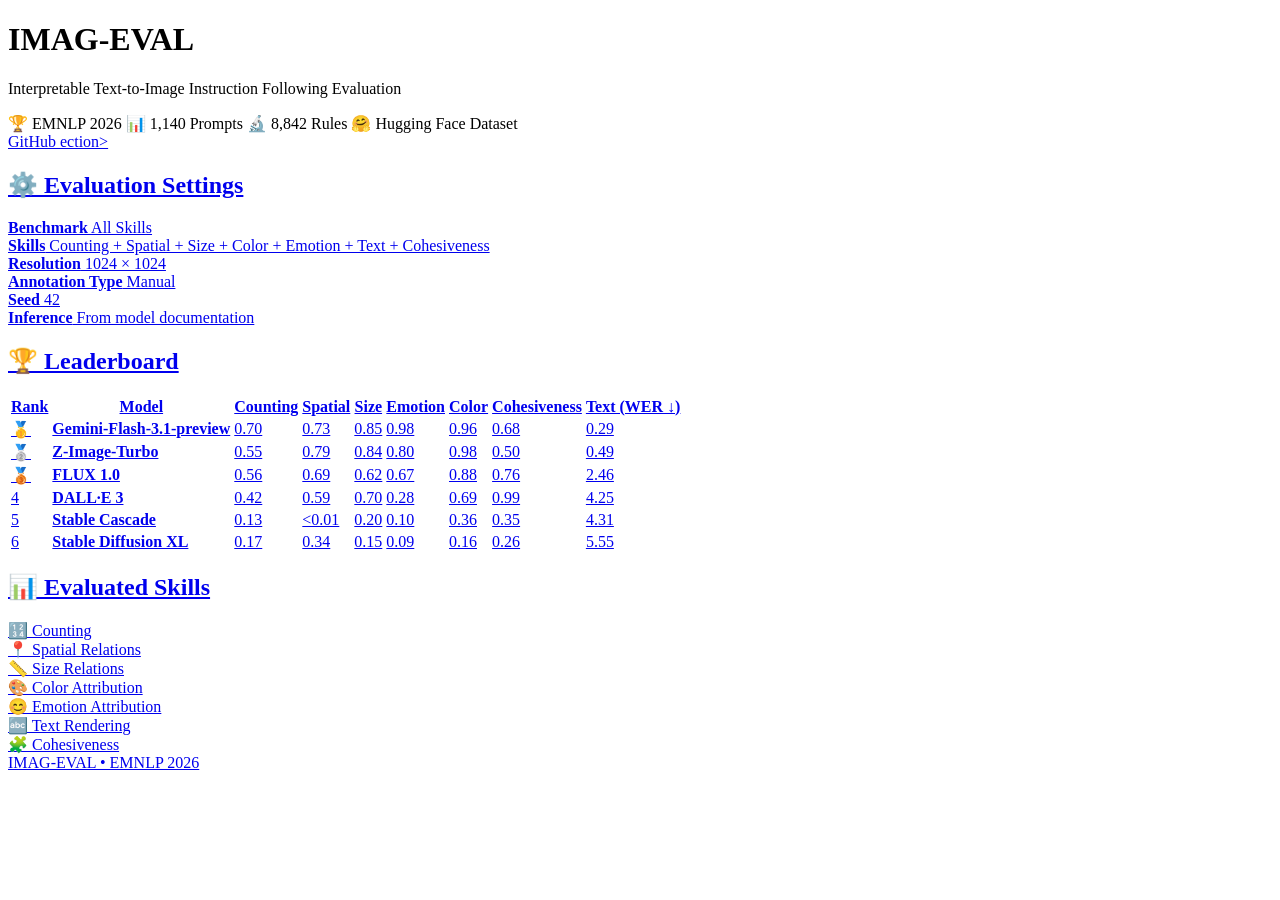
==== docs/index.html @ 92f1a71b "Adding JSON and CSS" ====
<!DOCTYPE html>
<html lang="en">

<head>
    <meta charset="UTF-8">
    <meta name="viewport" content="width=device-width, initial-scale=1.0">

    <title>IMAG-EVAL Leaderboard</title>

    <link rel="preconnect" href="https://fonts.googleapis.com">
    <link rel="preconnect" href="https://fonts.gstatic.com" crossorigin>
    <link href="https://fonts.googleapis.com/css2?family=Inter:wght@300;400;500;600;700;800&display=swap"
        rel="stylesheet">

    <link rel="stylesheet" href="style.cssn class="hero">

        <h1>IMAG-EVAL</h1>

        <p>
            Interpretable Text-to-Image Instruction Following Evaluation
        </p>

        <div class="hero-badges">
            <span class="badge">🏆 EMNLP 2026</span>
            <span class="badge">📊 1,140 Prompts</span>
            <span class="badge">🔬 8,842 Rules</span>
            <span class="badge">🤗 Hugging Face Dataset</span>
        </div>

        <div class="hero-buttons">

            <a class="btn btn-primary"
                href="https://github.com/Justsecret123/Imag-Eval">
                GitHub
            </a>

            <a class="btn btn-secondary"
                href="#leaderboard">
                ection>

    <div class="container">

        <div class="card">

            <h2>⚙️ Evaluation Settings</h2>

            <div class="settings">

                <div class="setting">
                    <strong>Benchmark</strong>
                    All Skills
                </div>

                <div class="setting">
                    <strong>Skills</strong>
                    Counting + Spatial + Size + Color + Emotion + Text + Cohesiveness
                </div>

                <div class="setting">
                    <strong>Resolution</strong>
                    1024 × 1024
                </div>

                <div class="setting">
                    <strong>Annotation Type</strong>
                    Manual
                </div>

                <div class="setting">
                    <strong>Seed</strong>
                    42
                </div>

                <div class="setting">
                    <strong>Inference</strong>
                    From model documentation
                </div>

            </div>

        </div>

        <div class="card" id="leaderboard">

            <h2>🏆 Leaderboard</h2>

            <div class="table-container">

                <table>

                    <thead>
                        <tr>
                            <th>Rank</th>
                            <th>Model</th>
                            <th>Counting</th>
                            <th>Spatial</th>
                            <th>Size</th>
                            <th>Emotion</th>
                            <th>Color</th>
                            <th>Cohesiveness</th>
                            <th>Text (WER ↓)</th>
                        </tr>
                    </thead>

                    <tbody id="leaderboard-body"></tbody>

                </table>

            </div>

        </div>

        <div class="card">

            <h2>📊 Evaluated Skills</h2>

            <div class="skills-grid">

                <div class="skill">🔢 Counting</div>
                <div class="skill">📍 Spatial Relations</div>
                <div class="skill">📏 Size Relations</div>
                <div class="skill">🎨 Color Attribution</div>
                <div class="skill">😊 Emotion Attribution</div>
                <div class="skill">🔤 Text Rendering</div>
                <div class="skill">🧩 Cohesiveness</div>

            </div>

        </div>

    </div>

    <footer>
        IMAG-EVAL • EMNLP 2026
    </footer>

    <script>

        fetch("leaderboard.json")
            .then(response => response.json())
            .then(data => {

                const body = document.getElementById("leaderboard-body");

                data.forEach((row, index) => {

                    const tr = document.createElement("tr");

                    if (index === 0) tr.classList.add("gold");
                    else if (index === 1) tr.classList.add("silver");
                    else if (index === 2) tr.classList.add("bronze");

                    tr.innerHTML = `
                        <td>${row.rank}</td>
                        <td><strong>${row.model}</strong></td>
                        <td>${row.counting}</td>
                        <td>${row.spatial}</td>
                        <td>${row.size}</td>
                        <td>${row.emotion}</td>
                        <td>${row.color}</td>
                        <td>${row.cohesiveness}</td>
                        <td>${row.wer}</td>
                    `;

                    body.appendChild(tr);

                });
            });

    </script>

</body>
</html>
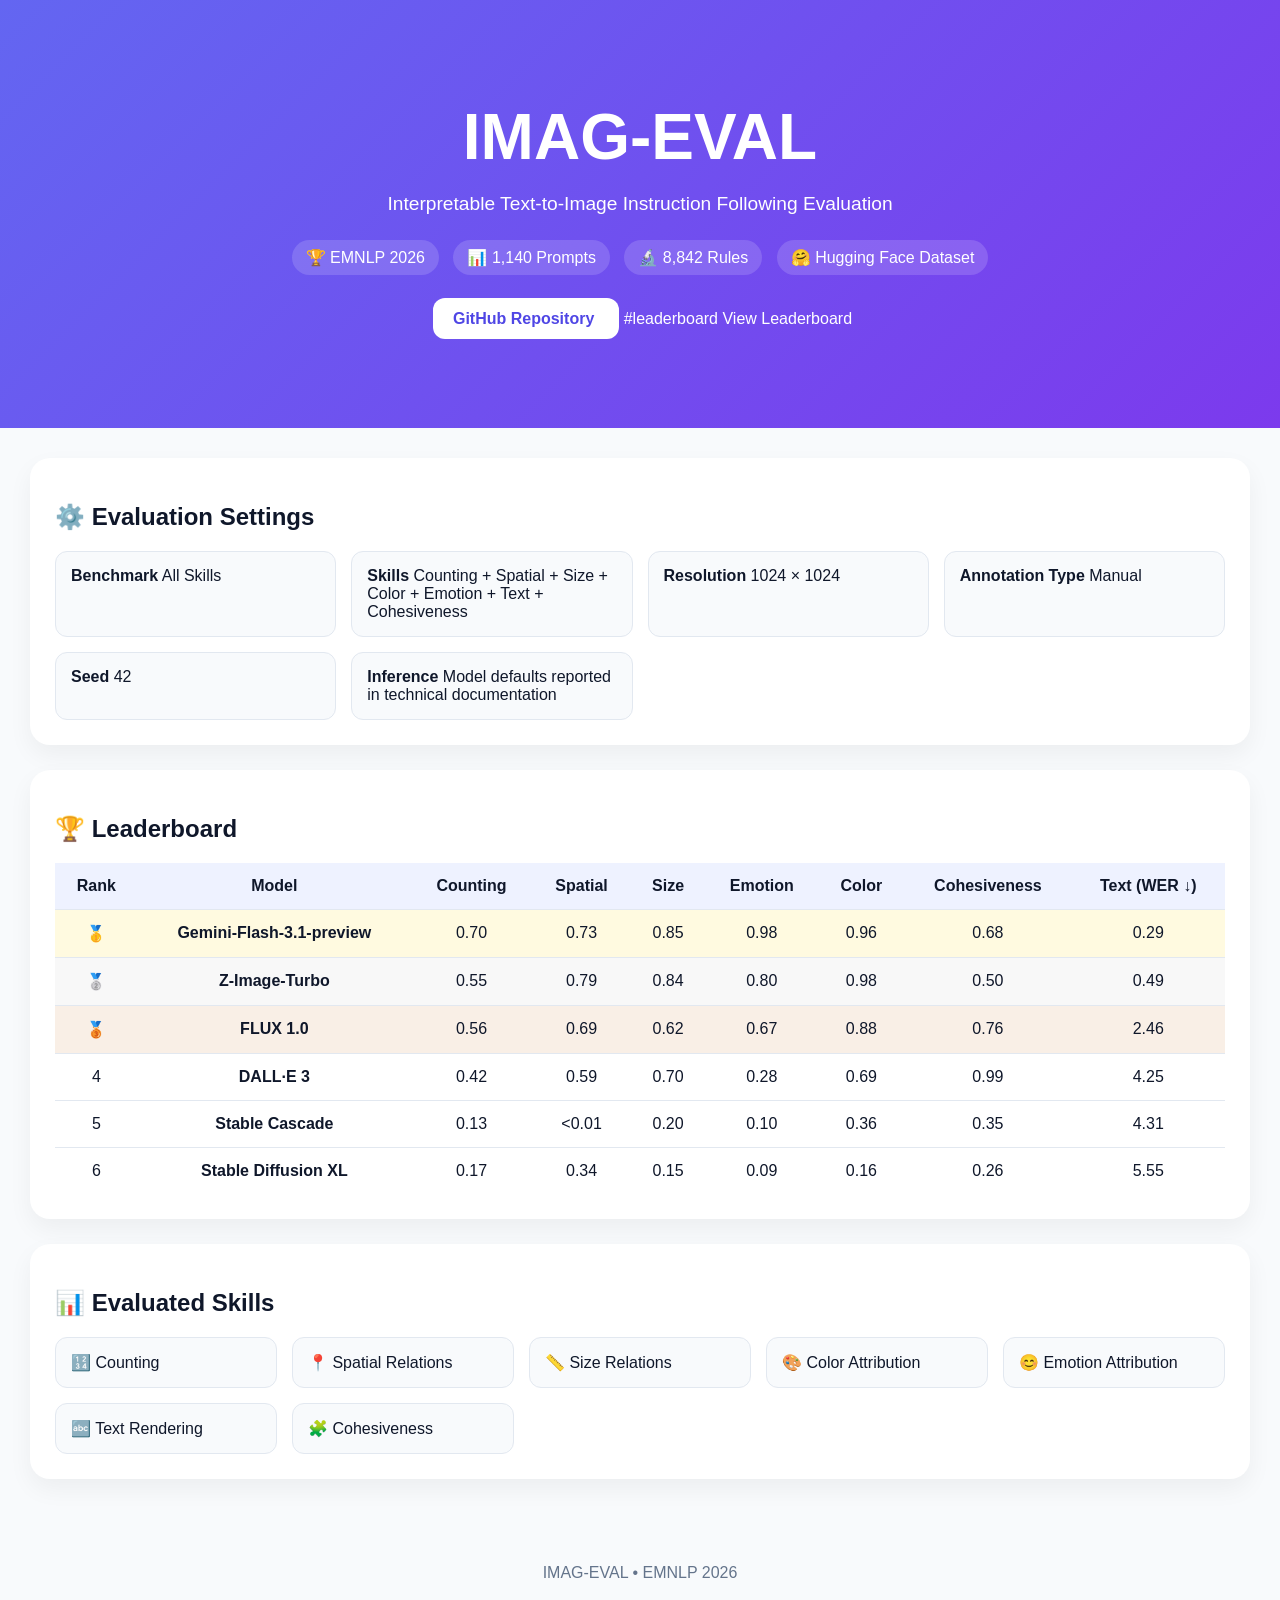
==== commit f506f8e3: "Refonting the index" ====
--- a/docs/index.html
+++ b/docs/index.html
@@ -9,165 +9,177 @@
 
     <link rel="preconnect" href="https://fonts.googleapis.com">
     <link rel="preconnect" href="https://fonts.gstatic.com" crossorigin>
+
     <link href="https://fonts.googleapis.com/css2?family=Inter:wght@300;400;500;600;700;800&display=swap"
-        rel="stylesheet">
+          rel="stylesheet">
 
-    <link rel="stylesheet" href="style.cssn class="hero">
+    <link rel="stylesheet" href="style.css">
+</head>
 
-        <h1>IMAG-EVAL</h1>
+<body>
 
-        <p>
-            Interpretable Text-to-Image Instruction Following Evaluation
-        </p>
+<section class="hero">
 
-        <div class="hero-badges">
-            <span class="badge">🏆 EMNLP 2026</span>
-            <span class="badge">📊 1,140 Prompts</span>
-            <span class="badge">🔬 8,842 Rules</span>
-            <span class="badge">🤗 Hugging Face Dataset</span>
-        </div>
+    <h1>IMAG-EVAL</h1>
 
-        <div class="hero-buttons">
+    <p>
+        Interpretable Text-to-Image Instruction Following Evaluation
+    </p>
 
-            <a class="btn btn-primary"
-                href="https://github.com/Justsecret123/Imag-Eval">
-                GitHub
-            </a>
+    <div class="hero-badges">
+        <span class="badge">🏆 EMNLP 2026</span>
+        <span class="badge">📊 1,140 Prompts</span>
+        <span class="badge">🔬 8,842 Rules</span>
+        <span class="badge">🤗 Hugging Face Dataset</span>
+    </div>
 
-            <a class="btn btn-secondary"
-                href="#leaderboard">
-                ection>
+    <div class="hero-buttons">
 
-    <div class="container">
+        <a class="btn btn-primary"
+           href="https://github.com/Justsecret123/Imag-Eval"
+           target="_blank">
+            GitHub Repository
+        </a>
 
-        <div class="card">
+        #leaderboard
+            View Leaderboard
+        </a>
 
-            <h2>⚙️ Evaluation Settings</h2>
+    </div>
 
-            <div class="settings">
+</section>
 
-                <div class="setting">
-                    <strong>Benchmark</strong>
-                    All Skills
-                </div>
+<div class="container">
 
-                <div class="setting">
-                    <strong>Skills</strong>
-                    Counting + Spatial + Size + Color + Emotion + Text + Cohesiveness
-                </div>
+    <div class="card">
 
-                <div class="setting">
-                    <strong>Resolution</strong>
-                    1024 × 1024
-                </div>
+        <h2>⚙️ Evaluation Settings</h2>
 
-                <div class="setting">
-                    <strong>Annotation Type</strong>
-                    Manual
-                </div>
+        <div class="settings">
 
-                <div class="setting">
-                    <strong>Seed</strong>
-                    42
-                </div>
-
-                <div class="setting">
-                    <strong>Inference</strong>
-                    From model documentation
-                </div>
-
+            <div class="setting">
+                <strong>Benchmark</strong>
+                All Skills
             </div>
 
-        </div>
-
-        <div class="card" id="leaderboard">
-
-            <h2>🏆 Leaderboard</h2>
-
-            <div class="table-container">
-
-                <table>
-
-                    <thead>
-                        <tr>
-                            <th>Rank</th>
-                            <th>Model</th>
-                            <th>Counting</th>
-                            <th>Spatial</th>
-                            <th>Size</th>
-                            <th>Emotion</th>
-                            <th>Color</th>
-                            <th>Cohesiveness</th>
-                            <th>Text (WER ↓)</th>
-                        </tr>
-                    </thead>
-
-                    <tbody id="leaderboard-body"></tbody>
-
-                </table>
-
+            <div class="setting">
+                <strong>Skills</strong>
+                Counting + Spatial + Size + Color + Emotion + Text + Cohesiveness
             </div>
 
-        </div>
+            <div class="setting">
+                <strong>Resolution</strong>
+                1024 × 1024
+            </div>
 
-        <div class="card">
+            <div class="setting">
+                <strong>Annotation Type</strong>
+                Manual
+            </div>
 
-            <h2>📊 Evaluated Skills</h2>
+            <div class="setting">
+                <strong>Seed</strong>
+                42
+            </div>
 
-            <div class="skills-grid">
-
-                <div class="skill">🔢 Counting</div>
-                <div class="skill">📍 Spatial Relations</div>
-                <div class="skill">📏 Size Relations</div>
-                <div class="skill">🎨 Color Attribution</div>
-                <div class="skill">😊 Emotion Attribution</div>
-                <div class="skill">🔤 Text Rendering</div>
-                <div class="skill">🧩 Cohesiveness</div>
-
+            <div class="setting">
+                <strong>Inference</strong>
+                Model defaults reported in technical documentation
             </div>
 
         </div>
 
     </div>
 
-    <footer>
-        IMAG-EVAL • EMNLP 2026
-    </footer>
+    <div class="card" id="leaderboard">
 
-    <script>
+        <h2>🏆 Leaderboard</h2>
 
-        fetch("leaderboard.json")
-            .then(response => response.json())
-            .then(data => {
+        <div class="table-container">
 
-                const body = document.getElementById("leaderboard-body");
+            <table>
 
-                data.forEach((row, index) => {
+                <thead>
+                    <tr>
+                        <th>Rank</th>
+                        <th>Model</th>
+                        <th>Counting</th>
+                        <th>Spatial</th>
+                        <th>Size</th>
+                        <th>Emotion</th>
+                        <th>Color</th>
+                        <th>Cohesiveness</th>
+                        <th>Text (WER ↓)</th>
+                    </tr>
+                </thead>
 
-                    const tr = document.createElement("tr");
+                <tbody id="leaderboard-body"></tbody>
 
-                    if (index === 0) tr.classList.add("gold");
-                    else if (index === 1) tr.classList.add("silver");
-                    else if (index === 2) tr.classList.add("bronze");
+            </table>
 
-                    tr.innerHTML = `
-                        <td>${row.rank}</td>
-                        <td><strong>${row.model}</strong></td>
-                        <td>${row.counting}</td>
-                        <td>${row.spatial}</td>
-                        <td>${row.size}</td>
-                        <td>${row.emotion}</td>
-                        <td>${row.color}</td>
-                        <td>${row.cohesiveness}</td>
-                        <td>${row.wer}</td>
-                    `;
+        </div>
 
-                    body.appendChild(tr);
+    </div>
 
-                });
-            });
+    <div class="card">
 
-    </script>
+        <h2>📊 Evaluated Skills</h2>
+
+        <div class="skills-grid">
+
+            <div class="skill">🔢 Counting</div>
+            <div class="skill">📍 Spatial Relations</div>
+            <div class="skill">📏 Size Relations</div>
+            <div class="skill">🎨 Color Attribution</div>
+            <div class="skill">😊 Emotion Attribution</div>
+            <div class="skill">🔤 Text Rendering</div>
+            <div class="skill">🧩 Cohesiveness</div>
+
+        </div>
+
+    </div>
+
+</div>
+
+<footer>
+    IMAG-EVAL • EMNLP 2026
+</footer>
+
+<script>
+
+fetch("leaderboard.json")
+    .then(response => response.json())
+    .then(data => {
+
+        const body = document.getElementById("leaderboard-body");
+
+        data.forEach((row, index) => {
+
+            const tr = document.createElement("tr");
+
+            if (index === 0) tr.classList.add("gold");
+            else if (index === 1) tr.classList.add("silver");
+            else if (index === 2) tr.classList.add("bronze");
+
+            tr.innerHTML = `
+                <td>${row.rank}</td>
+                <td><strong>${row.model}</strong></td>
+                <td>${row.counting}</td>
+                <td>${row.spatial}</td>
+                <td>${row.size}</td>
+                <td>${row.emotion}</td>
+                <td>${row.color}</td>
+                <td>${row.cohesiveness}</td>
+                <td>${row.wer}</td>
+            `;
+
+            body.appendChild(tr);
+
+        });
+
+    });
+
+</script>
 
 </body>
 </html>
--- a/docs/style.css
+++ b/docs/style.css
@@ -0,0 +1,141 @@
+body{
+    font-family:'Inter',sans-serif;
+    background:#f8fafc;
+    margin:0;
+    color:#0f172a;
+}
+
+.hero{
+    text-align:center;
+    padding:100px 20px;
+
+    background:
+            linear-gradient(
+            135deg,
+            #6366f1,
+            #7c3aed);
+
+    color:white;
+}
+
+.hero h1{
+    font-size:4rem;
+    margin:0;
+}
+
+.hero p{
+    font-size:1.2rem;
+}
+
+.hero-badges{
+    margin-top:20px;
+}
+
+.badge{
+    display:inline-block;
+    padding:8px 14px;
+    margin:5px;
+    border-radius:999px;
+    background:rgba(255,255,255,.15);
+}
+
+.hero-buttons{
+    margin-top:30px;
+}
+
+.btn{
+    text-decoration:none;
+    padding:12px 20px;
+    border-radius:12px;
+    margin:5px;
+    font-weight:600;
+}
+
+.btn-primary{
+    background:white;
+    color:#4f46e5;
+}
+
+.btn-secondary{
+    background:rgba(255,255,255,.15);
+    color:white;
+}
+
+.container{
+    max-width:1400px;
+    margin:auto;
+    padding:30px;
+}
+
+.card{
+    background:white;
+    padding:25px;
+    margin-bottom:25px;
+    border-radius:20px;
+    box-shadow:
+        0 10px 25px rgba(0,0,0,.05);
+}
+
+.settings{
+    display:grid;
+    grid-template-columns:repeat(auto-fit,minmax(250px,1fr));
+    gap:15px;
+}
+
+.setting{
+    background:#f8fafc;
+    padding:15px;
+    border-radius:12px;
+    border:1px solid #e2e8f0;
+}
+
+.table-container{
+    overflow:auto;
+}
+
+table{
+    width:100%;
+    border-collapse:collapse;
+}
+
+th{
+    background:#eef2ff;
+    padding:14px;
+}
+
+td{
+    text-align:center;
+    padding:14px;
+    border-top:1px solid #e2e8f0;
+}
+
+.gold{
+    background:rgba(255,215,0,.12);
+}
+
+.silver{
+    background:rgba(192,192,192,.12);
+}
+
+.bronze{
+    background:rgba(205,127,50,.12);
+}
+
+.skills-grid{
+    display:grid;
+    grid-template-columns:repeat(auto-fit,minmax(220px,1fr));
+    gap:15px;
+}
+
+.skill{
+    background:#f8fafc;
+    border:1px solid #e2e8f0;
+    padding:15px;
+    border-radius:12px;
+}
+
+footer{
+    text-align:center;
+    padding:30px;
+    color:#64748b;
+}
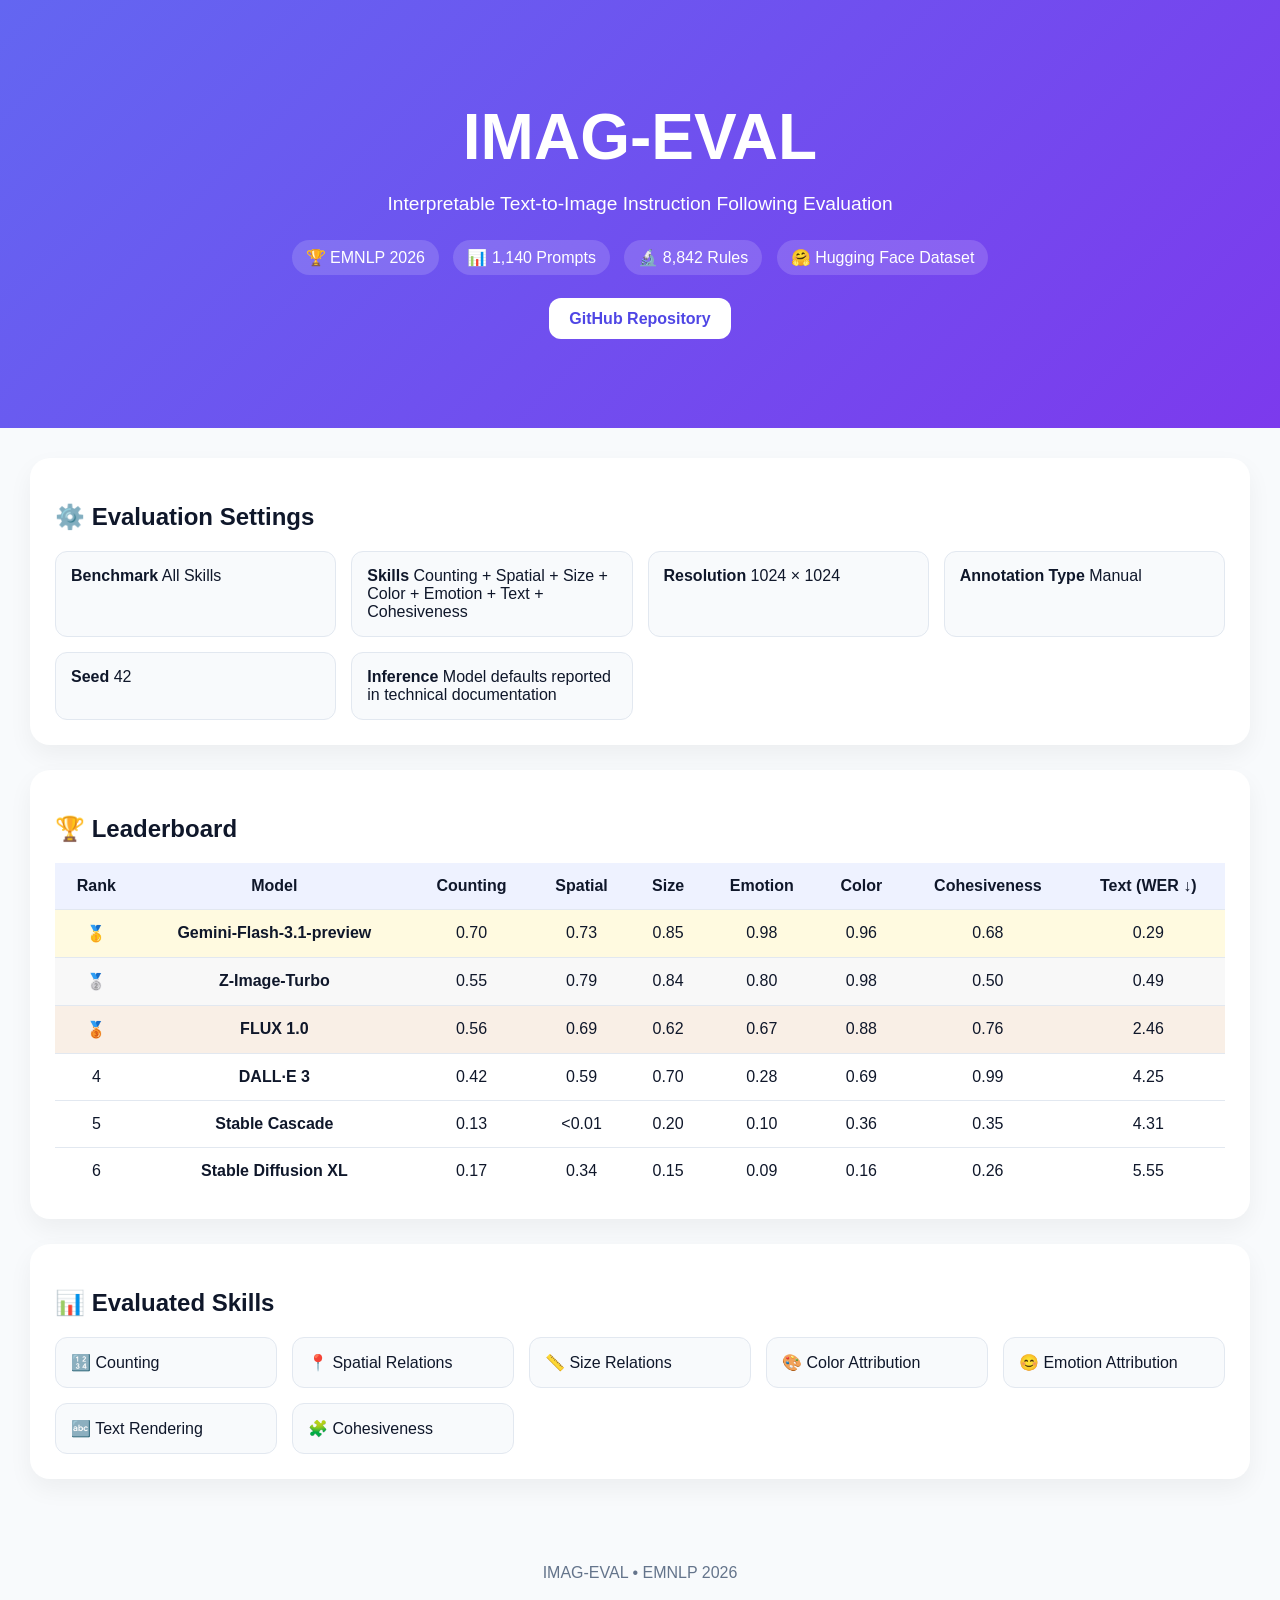
==== commit b1ffca3c: "Refonting the index" ====
--- a/docs/index.html
+++ b/docs/index.html
@@ -40,11 +40,6 @@
            target="_blank">
             GitHub Repository
         </a>
-
-        #leaderboard
-            View Leaderboard
-        </a>
-
     </div>
 
 </section>
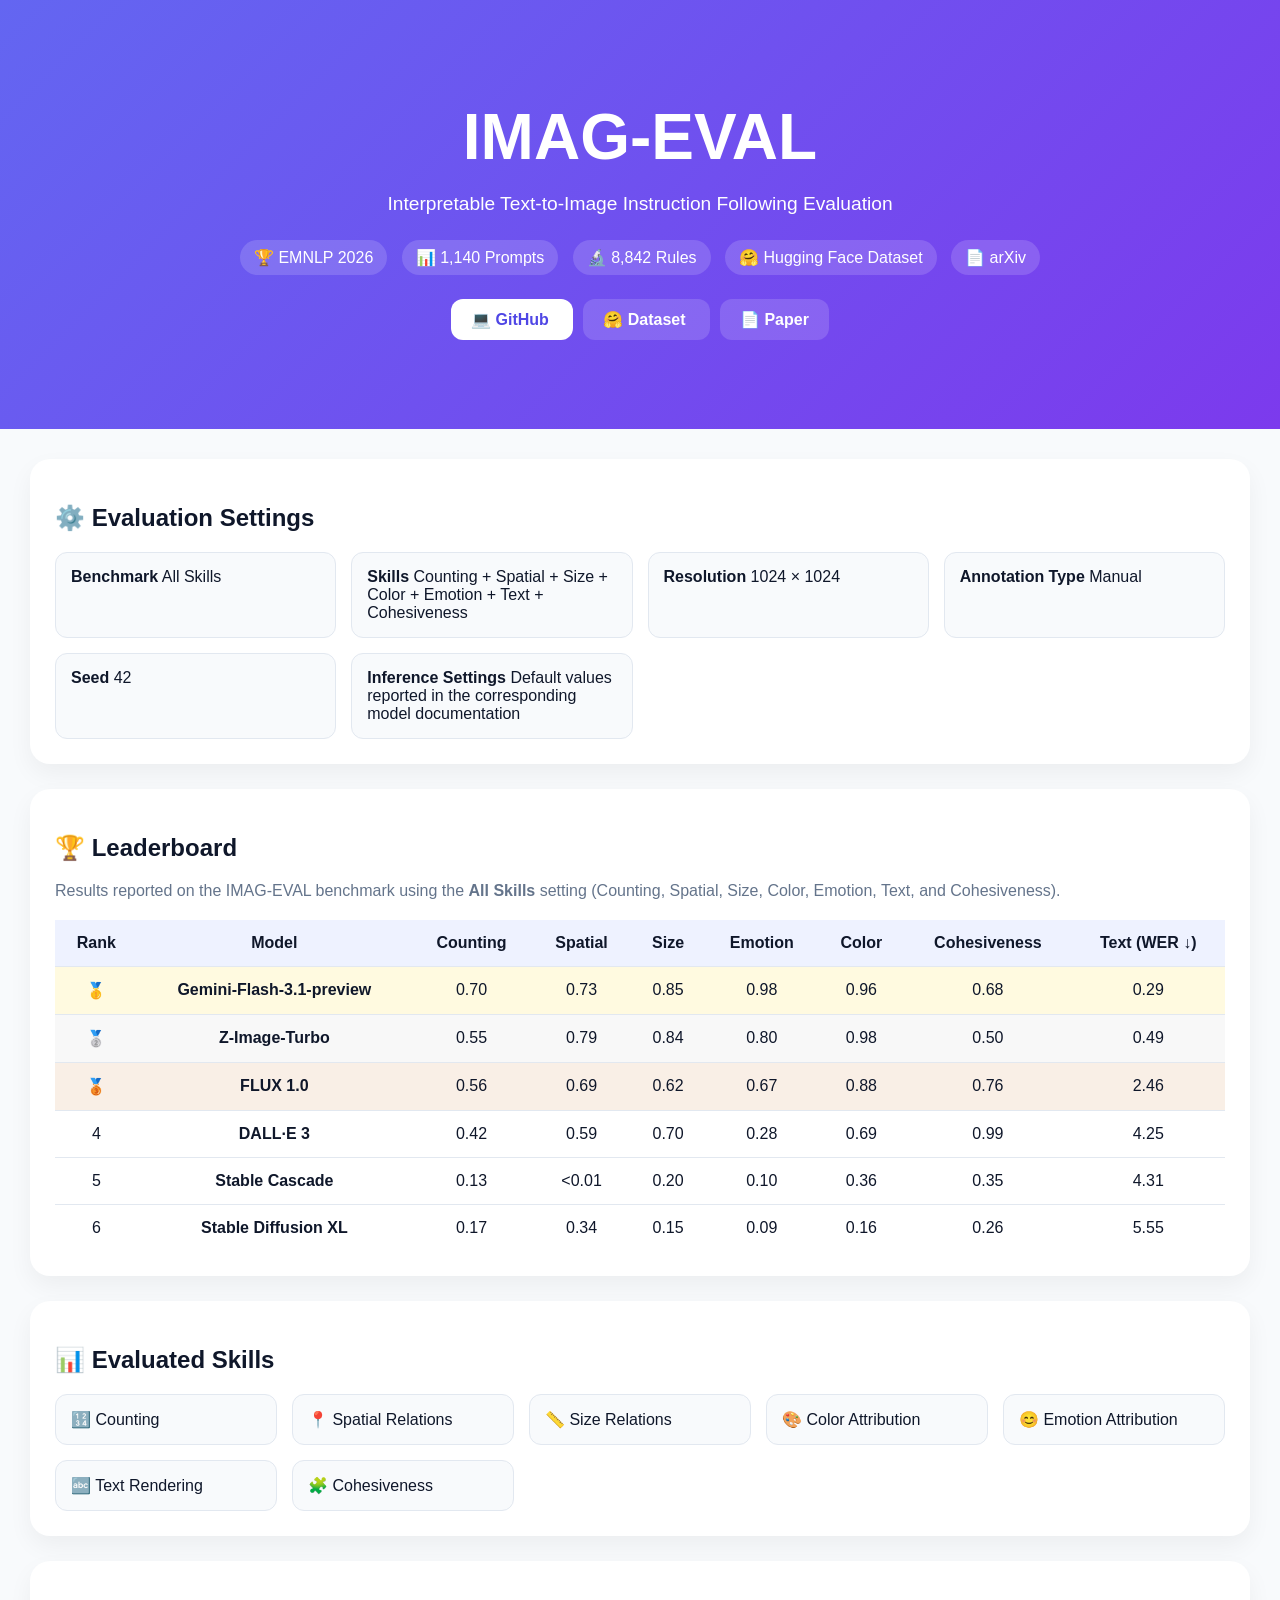
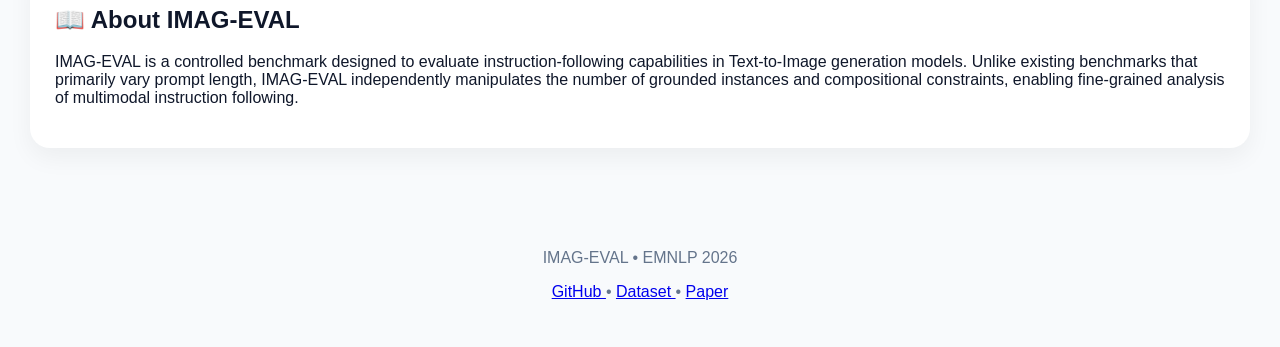
==== commit 55e642e5: "Adding links" ====
--- a/docs/index.html
+++ b/docs/index.html
@@ -31,6 +31,7 @@
         <span class="badge">📊 1,140 Prompts</span>
         <span class="badge">🔬 8,842 Rules</span>
         <span class="badge">🤗 Hugging Face Dataset</span>
+        <span class="badge">📄 arXiv</span>
     </div>
 
     <div class="hero-buttons">
@@ -38,13 +39,28 @@
         <a class="btn btn-primary"
            href="https://github.com/Justsecret123/Imag-Eval"
            target="_blank">
-            GitHub Repository
-        </a>
+            💻 GitHub
+        </a>
+
+        <a class="btn btn-secondary"
+           href="https://huggingface.co/datasets/JustSecret/Imag-Eval"
+           target="_blank">
+            🤗 Dataset
+        </a>
+
+        <a class="btn btn-secondary"
+           href="https://arxiv.org/pdf/2608.29210"
+           target="_blank">
+            📄 Paper
+        </a>
+
     </div>
 
 </section>
 
 <div class="container">
+
+    <!-- Evaluation Settings -->
 
     <div class="card">
 
@@ -78,17 +94,25 @@
             </div>
 
             <div class="setting">
-                <strong>Inference</strong>
-                Model defaults reported in technical documentation
+                <strong>Inference Settings</strong>
+                Default values reported in the corresponding model documentation
             </div>
 
         </div>
 
     </div>
 
+    <!-- Leaderboard -->
+
     <div class="card" id="leaderboard">
 
         <h2>🏆 Leaderboard</h2>
+
+        <p style="margin-bottom:20px;color:#64748b;">
+            Results reported on the IMAG-EVAL benchmark using the
+            <strong>All Skills</strong> setting
+            (Counting, Spatial, Size, Color, Emotion, Text, and Cohesiveness).
+        </p>
 
         <div class="table-container">
 
@@ -116,6 +140,8 @@
 
     </div>
 
+    <!-- Skills -->
+
     <div class="card">
 
         <h2>📊 Evaluated Skills</h2>
@@ -134,10 +160,50 @@
 
     </div>
 
+    <!-- Benchmark Description -->
+
+    <div class="card">
+
+        <h2>📖 About IMAG-EVAL</h2>
+
+        <p>
+            IMAG-EVAL is a controlled benchmark designed to evaluate instruction-following
+            capabilities in Text-to-Image generation models. Unlike existing benchmarks that
+            primarily vary prompt length, IMAG-EVAL independently manipulates the number of
+            grounded instances and compositional constraints, enabling fine-grained analysis
+            of multimodal instruction following.
+        </p>
+
+    </div>
+
 </div>
 
 <footer>
-    IMAG-EVAL • EMNLP 2026
+
+    <p>
+        IMAG-EVAL • EMNLP 2026
+    </p>
+
+    <p style="margin-top:10px;">
+
+        <a href="https://github.com/Justsecret123/Imag-Eval" target="_blank">
+            GitHub
+        </a>
+
+        •
+
+        <a href="https://huggingface.co/datasets/JustSecret/Imag-Eval" target="_blank">
+            Dataset
+        </a>
+
+        •
+
+        <a href="https://arxiv.org/pdf/2608.29210" target="_blank">
+            Paper
+        </a>
+
+    </p>
+
 </footer>
 
 <script>
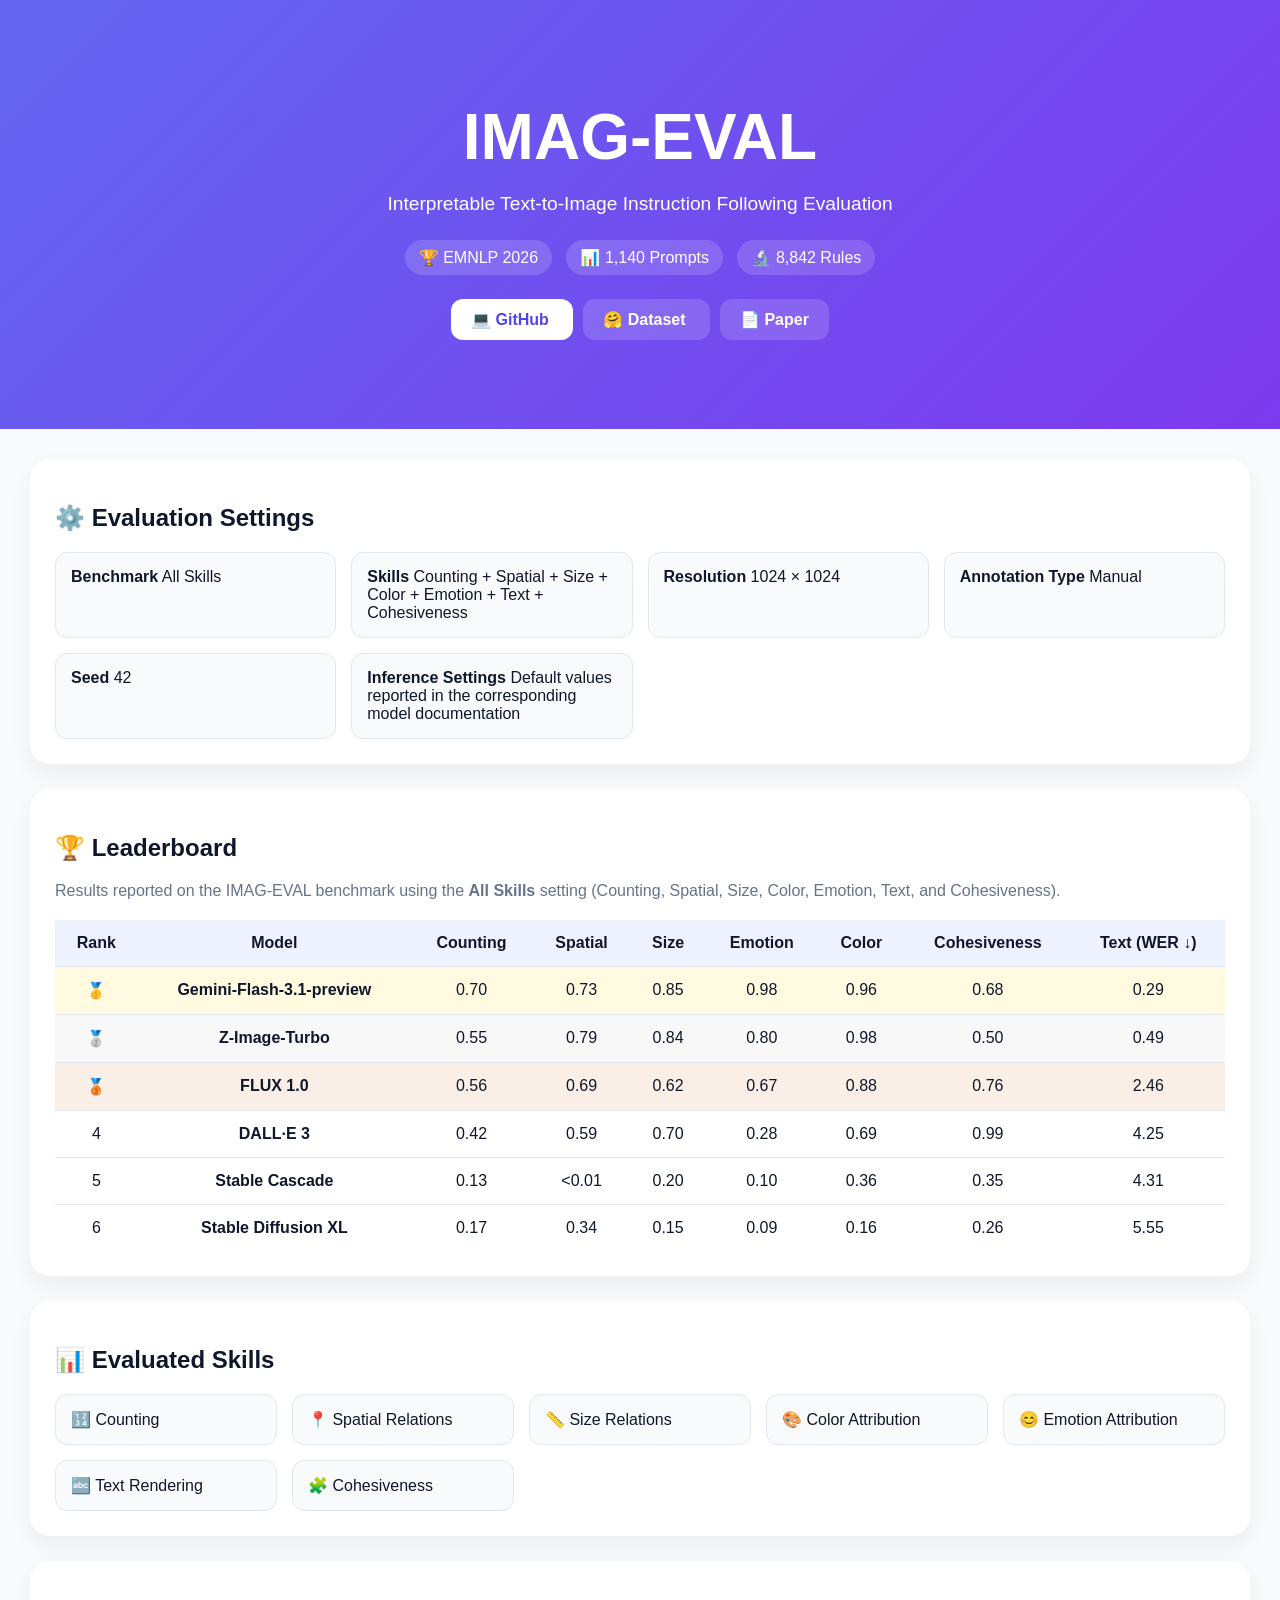
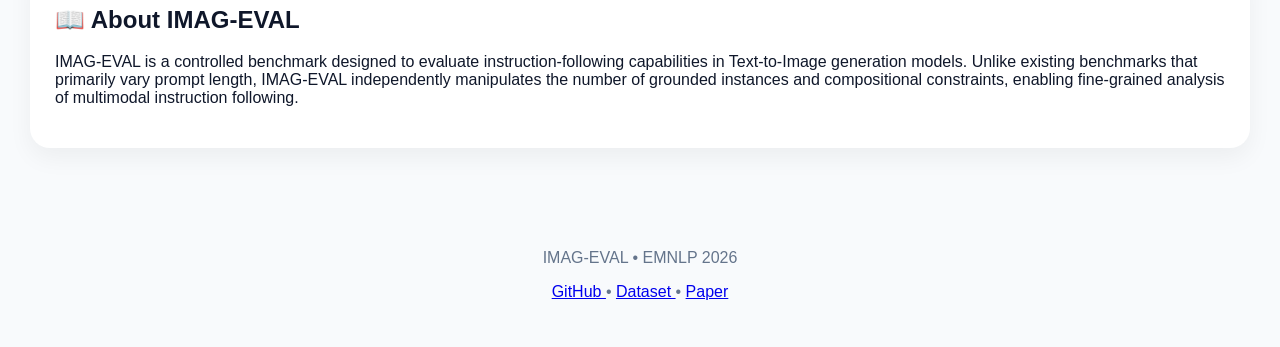
==== commit 7551e9cb: "Pruning the view" ====
--- a/docs/index.html
+++ b/docs/index.html
@@ -30,8 +30,6 @@
         <span class="badge">🏆 EMNLP 2026</span>
         <span class="badge">📊 1,140 Prompts</span>
         <span class="badge">🔬 8,842 Rules</span>
-        <span class="badge">🤗 Hugging Face Dataset</span>
-        <span class="badge">📄 arXiv</span>
     </div>
 
     <div class="hero-buttons">
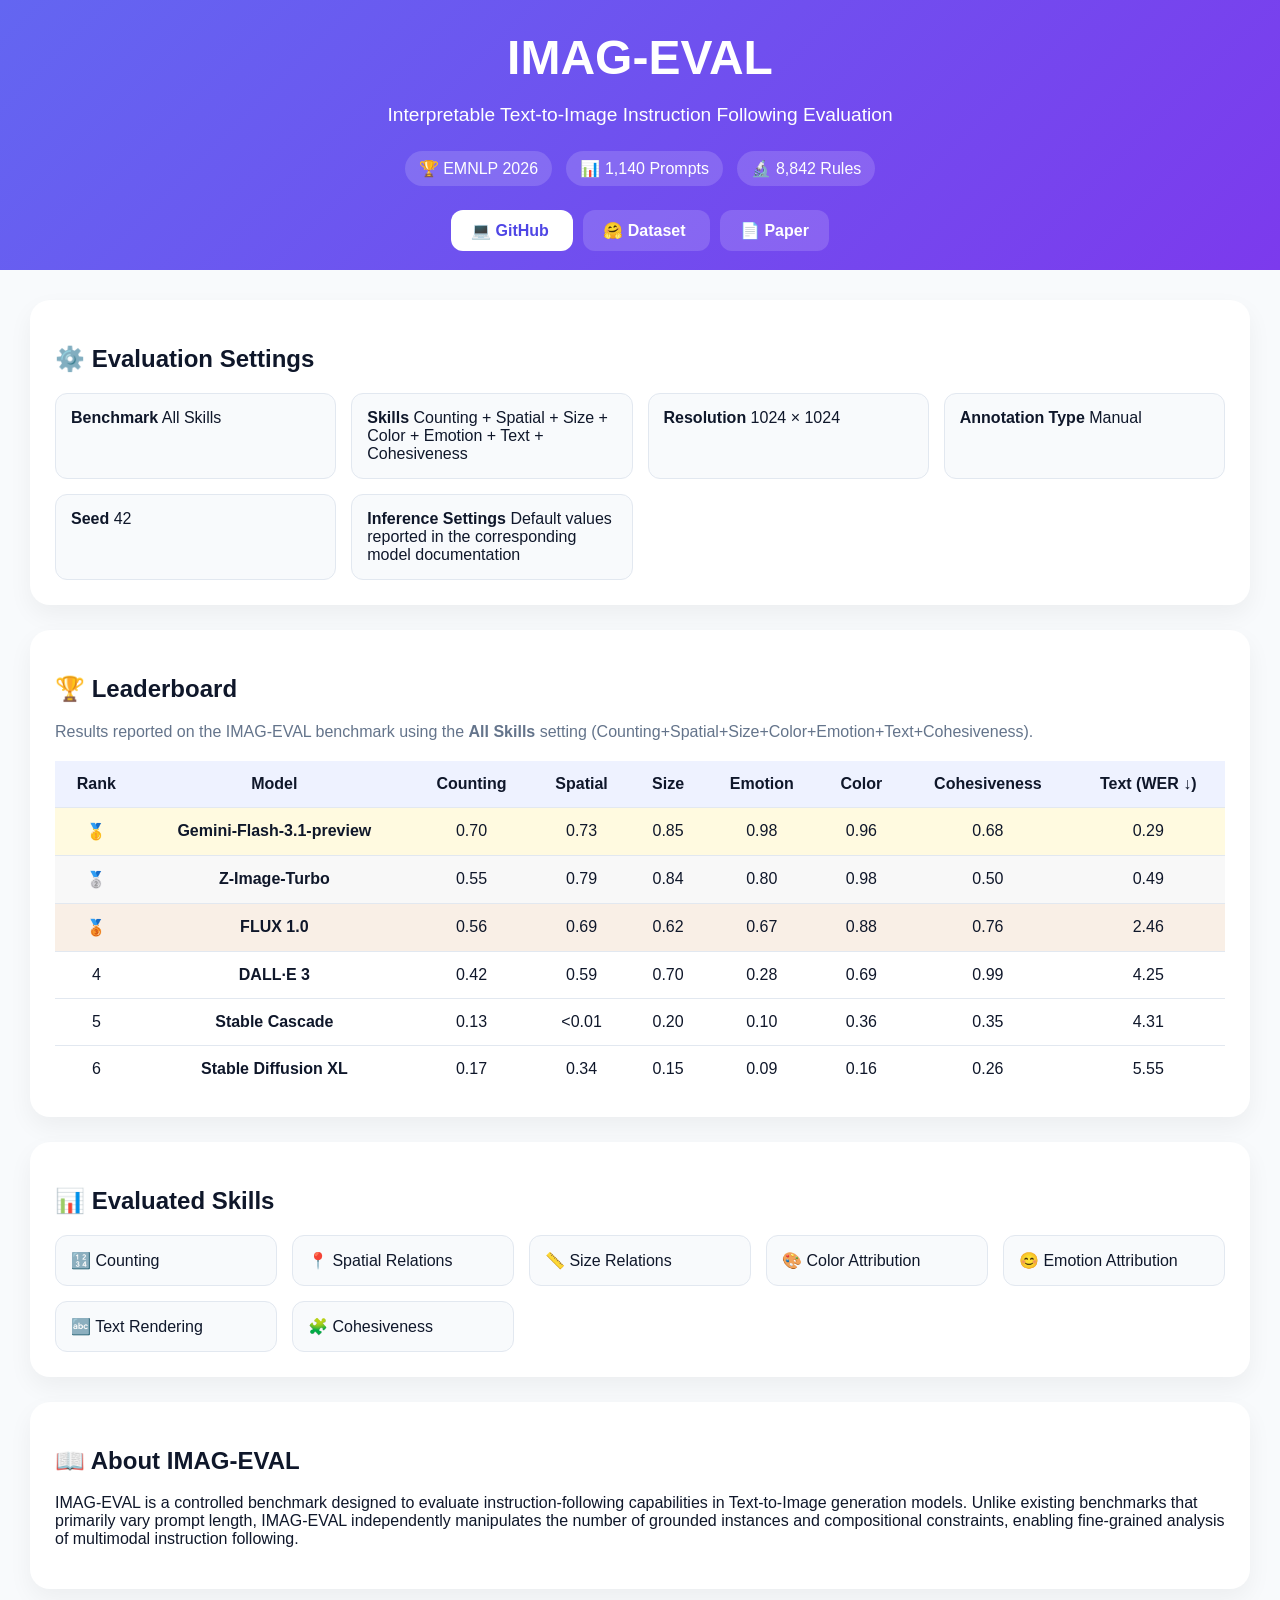
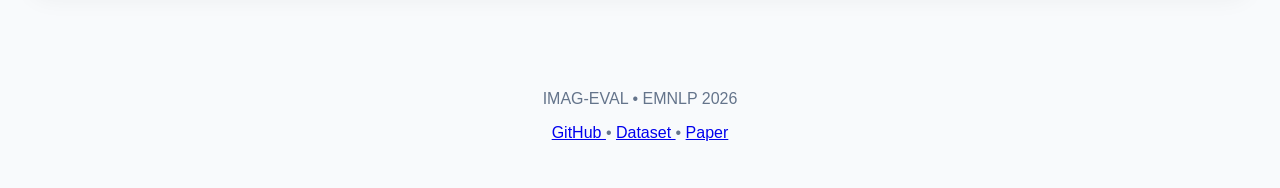
==== commit 00cd44fe: "FIXED leaderboard text" ====
--- a/docs/index.html
+++ b/docs/index.html
@@ -109,7 +109,7 @@
         <p style="margin-bottom:20px;color:#64748b;">
             Results reported on the IMAG-EVAL benchmark using the
             <strong>All Skills</strong> setting
-            (Counting, Spatial, Size, Color, Emotion, Text, and Cohesiveness).
+            (Counting+Spatial+Size+Color+Emotion+Text+Cohesiveness).
         </p>
 
         <div class="table-container">
--- a/docs/style.css
+++ b/docs/style.css
@@ -7,19 +7,19 @@
 
 .hero{
     text-align:center;
-    padding:100px 20px;
+    padding:30px 10px;
 
     background:
-            linear-gradient(
-            135deg,
-            #6366f1,
-            #7c3aed);
+        linear-gradient(
+        135deg,
+        #6366f1,
+        #7c3aed);
 
     color:white;
 }
 
 .hero h1{
-    font-size:4rem;
+    font-size:3rem;
     margin:0;
 }
 
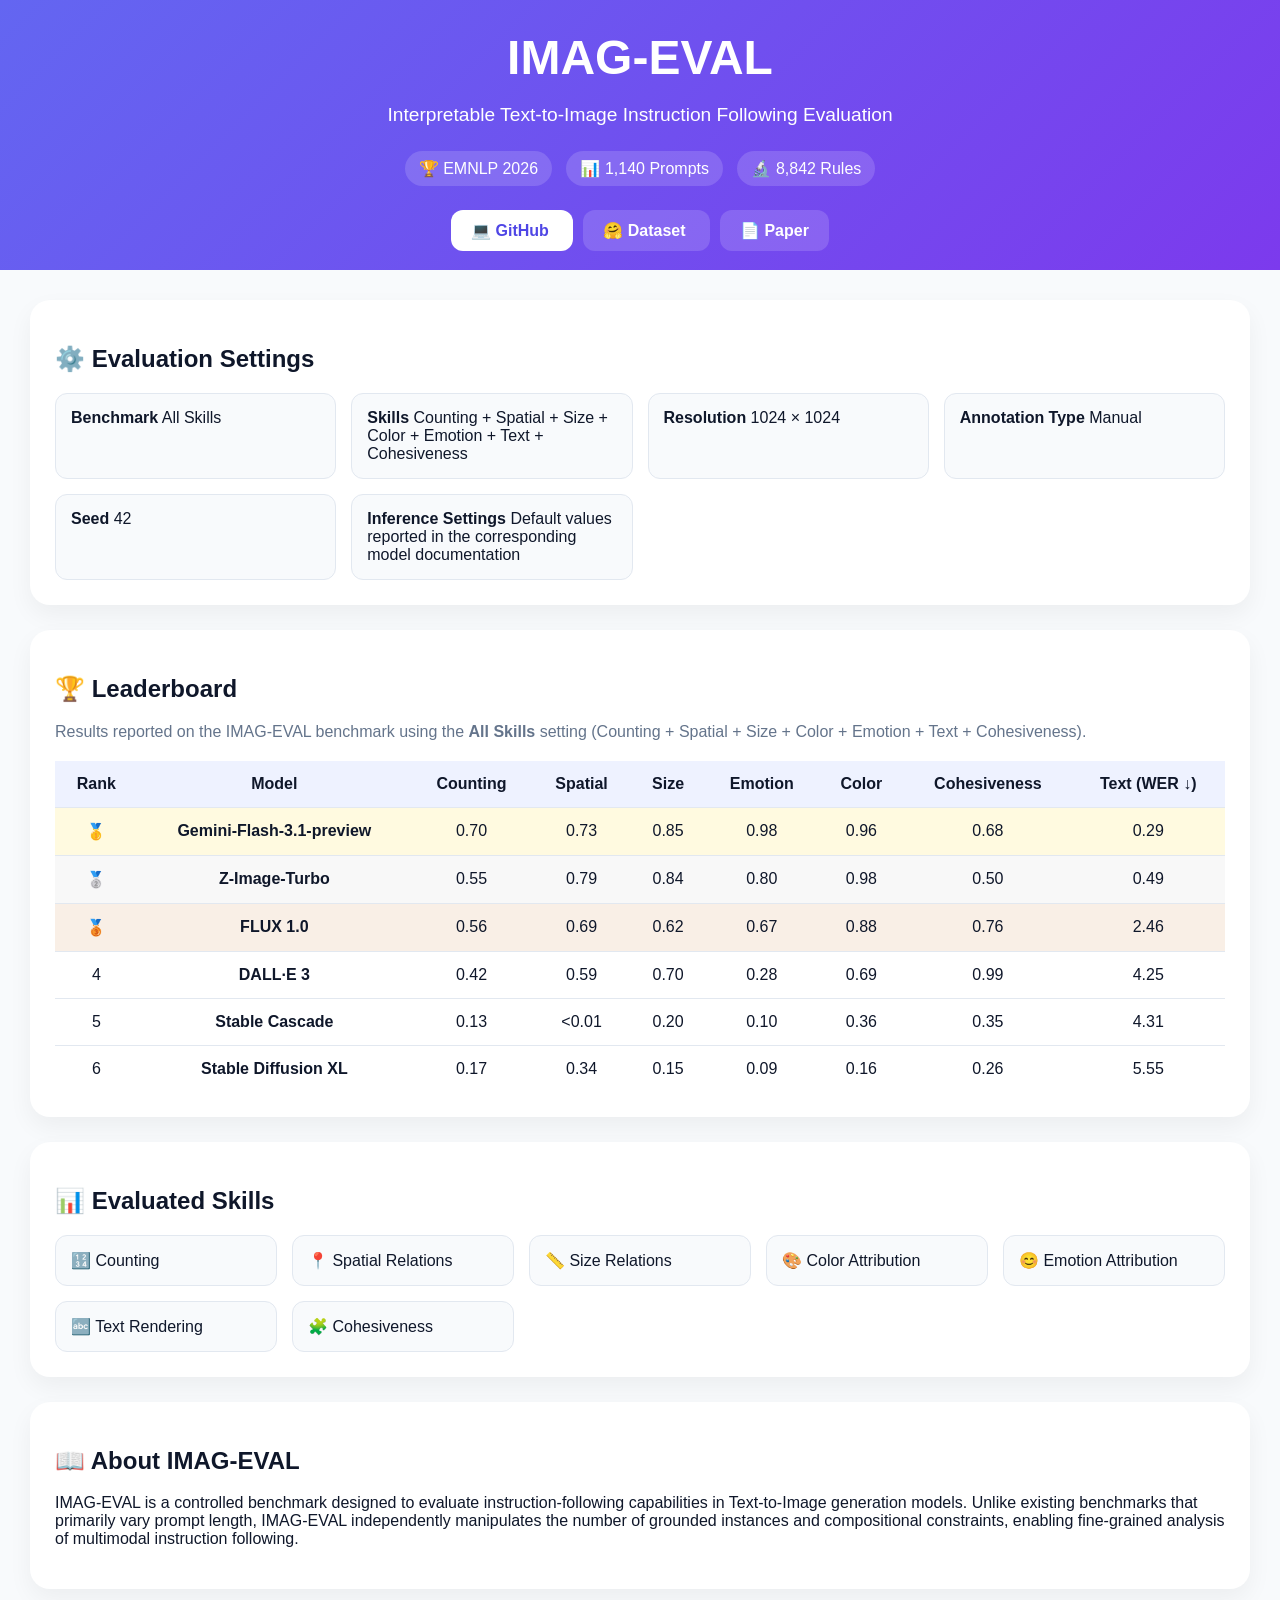
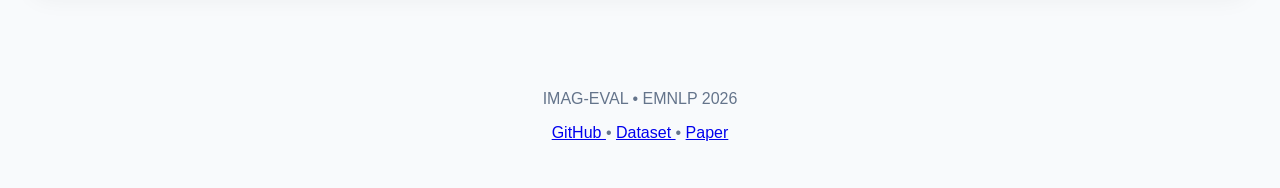
==== commit e067aacd: "Update index.html" ====
--- a/docs/index.html
+++ b/docs/index.html
@@ -109,7 +109,7 @@
         <p style="margin-bottom:20px;color:#64748b;">
             Results reported on the IMAG-EVAL benchmark using the
             <strong>All Skills</strong> setting
-            (Counting+Spatial+Size+Color+Emotion+Text+Cohesiveness).
+            (Counting + Spatial + Size + Color + Emotion + Text + Cohesiveness).
         </p>
 
         <div class="table-container">
